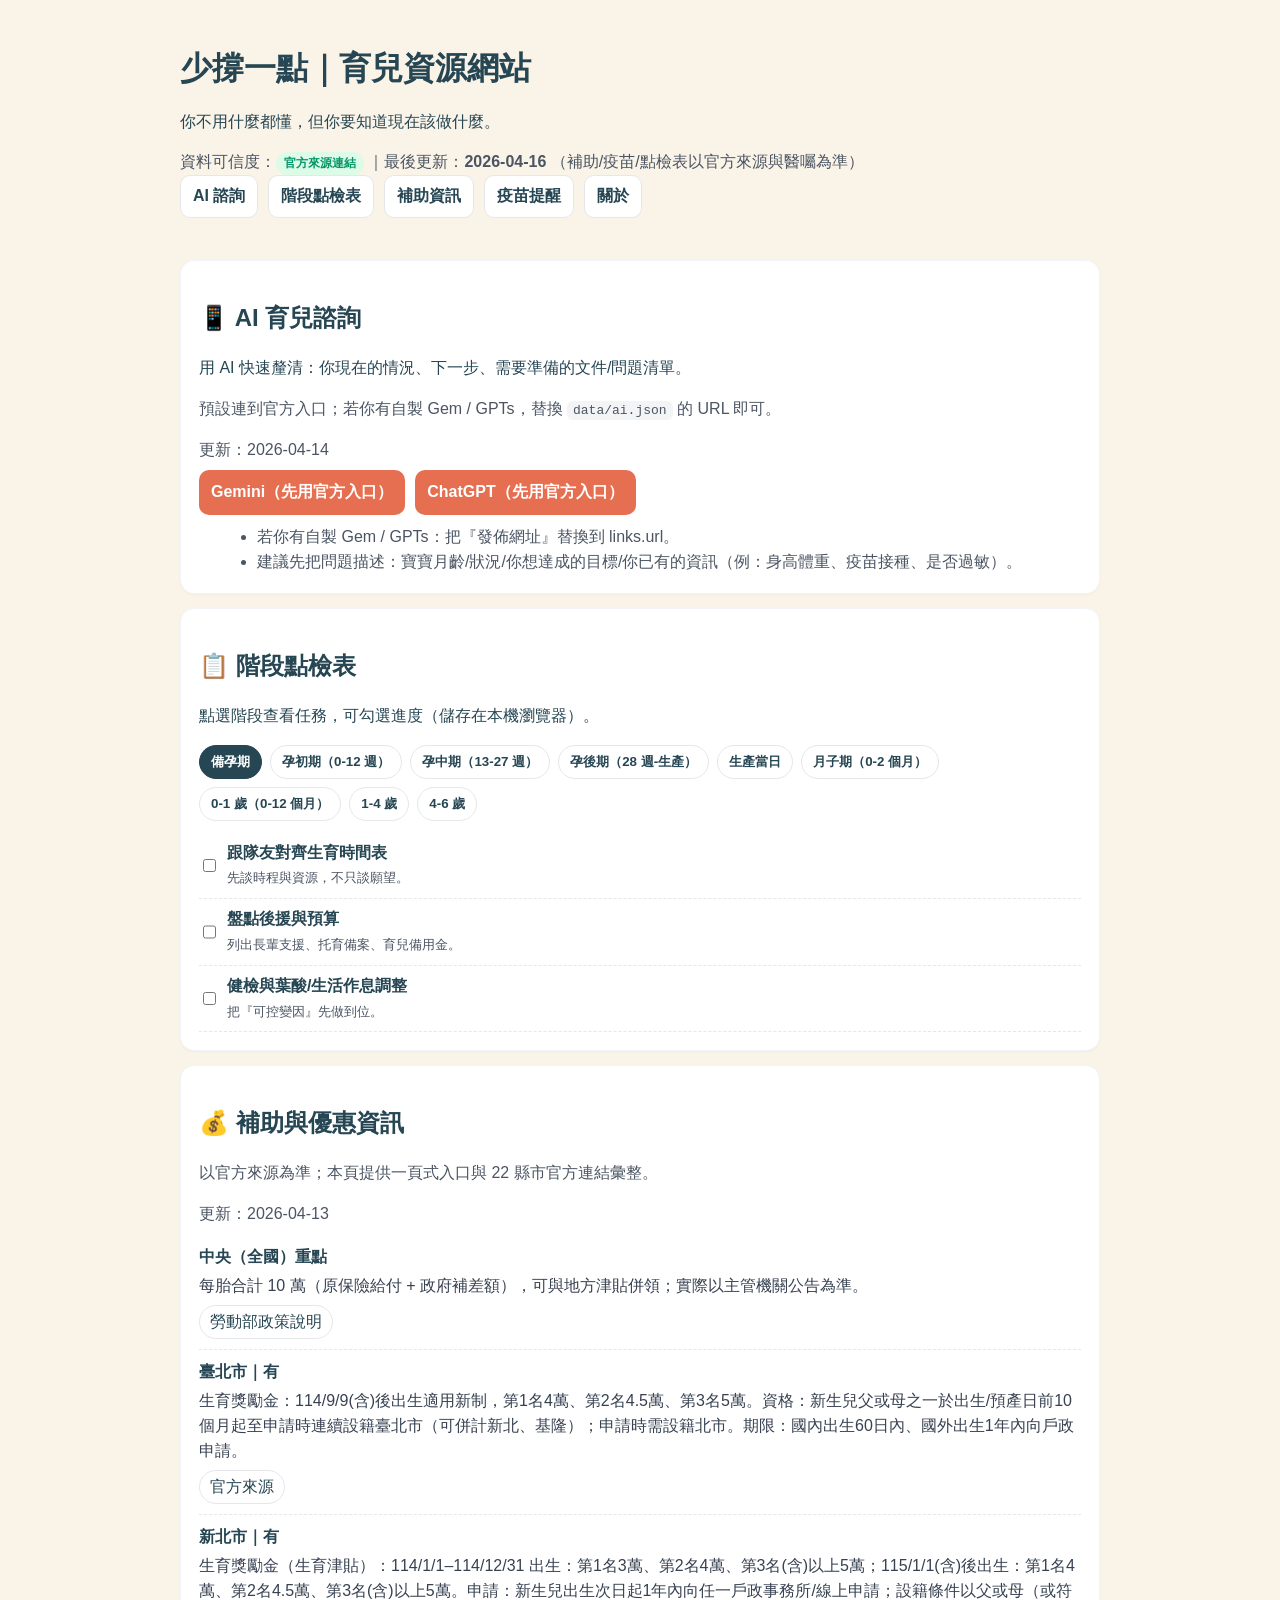
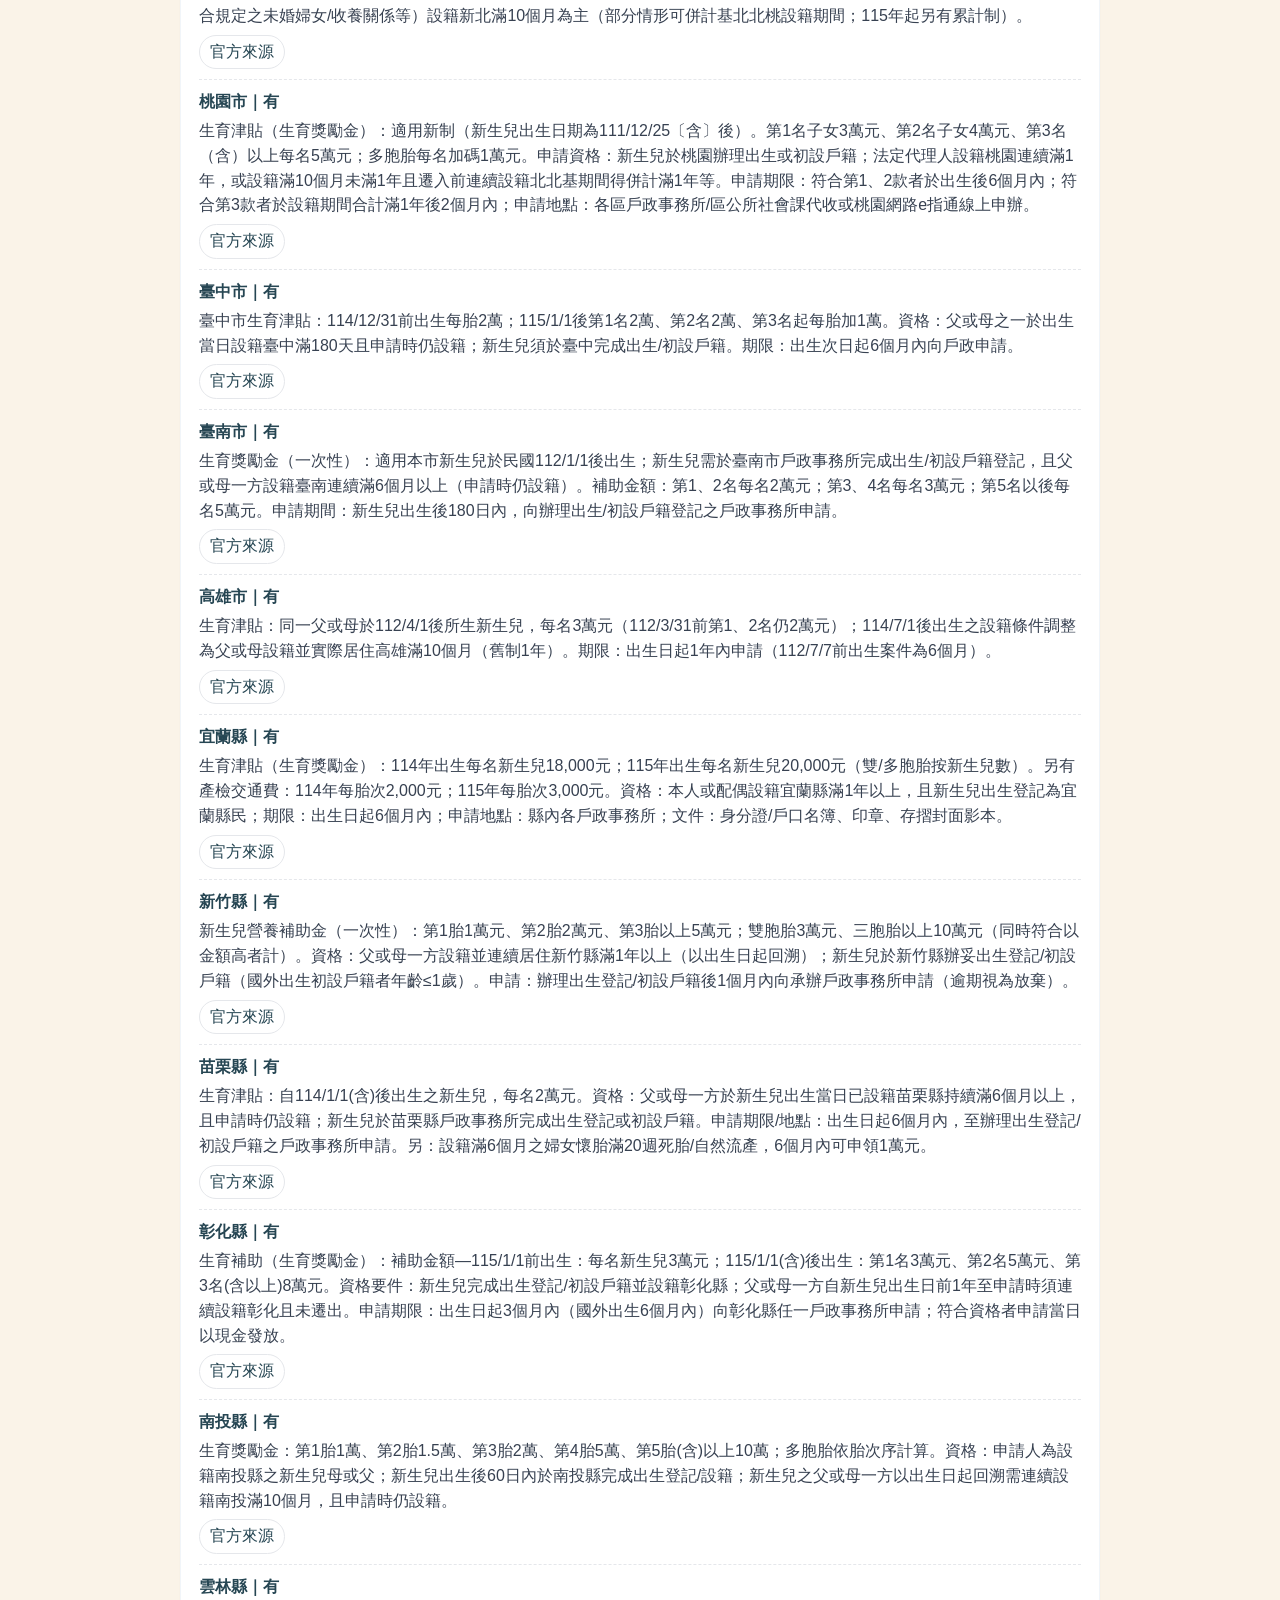
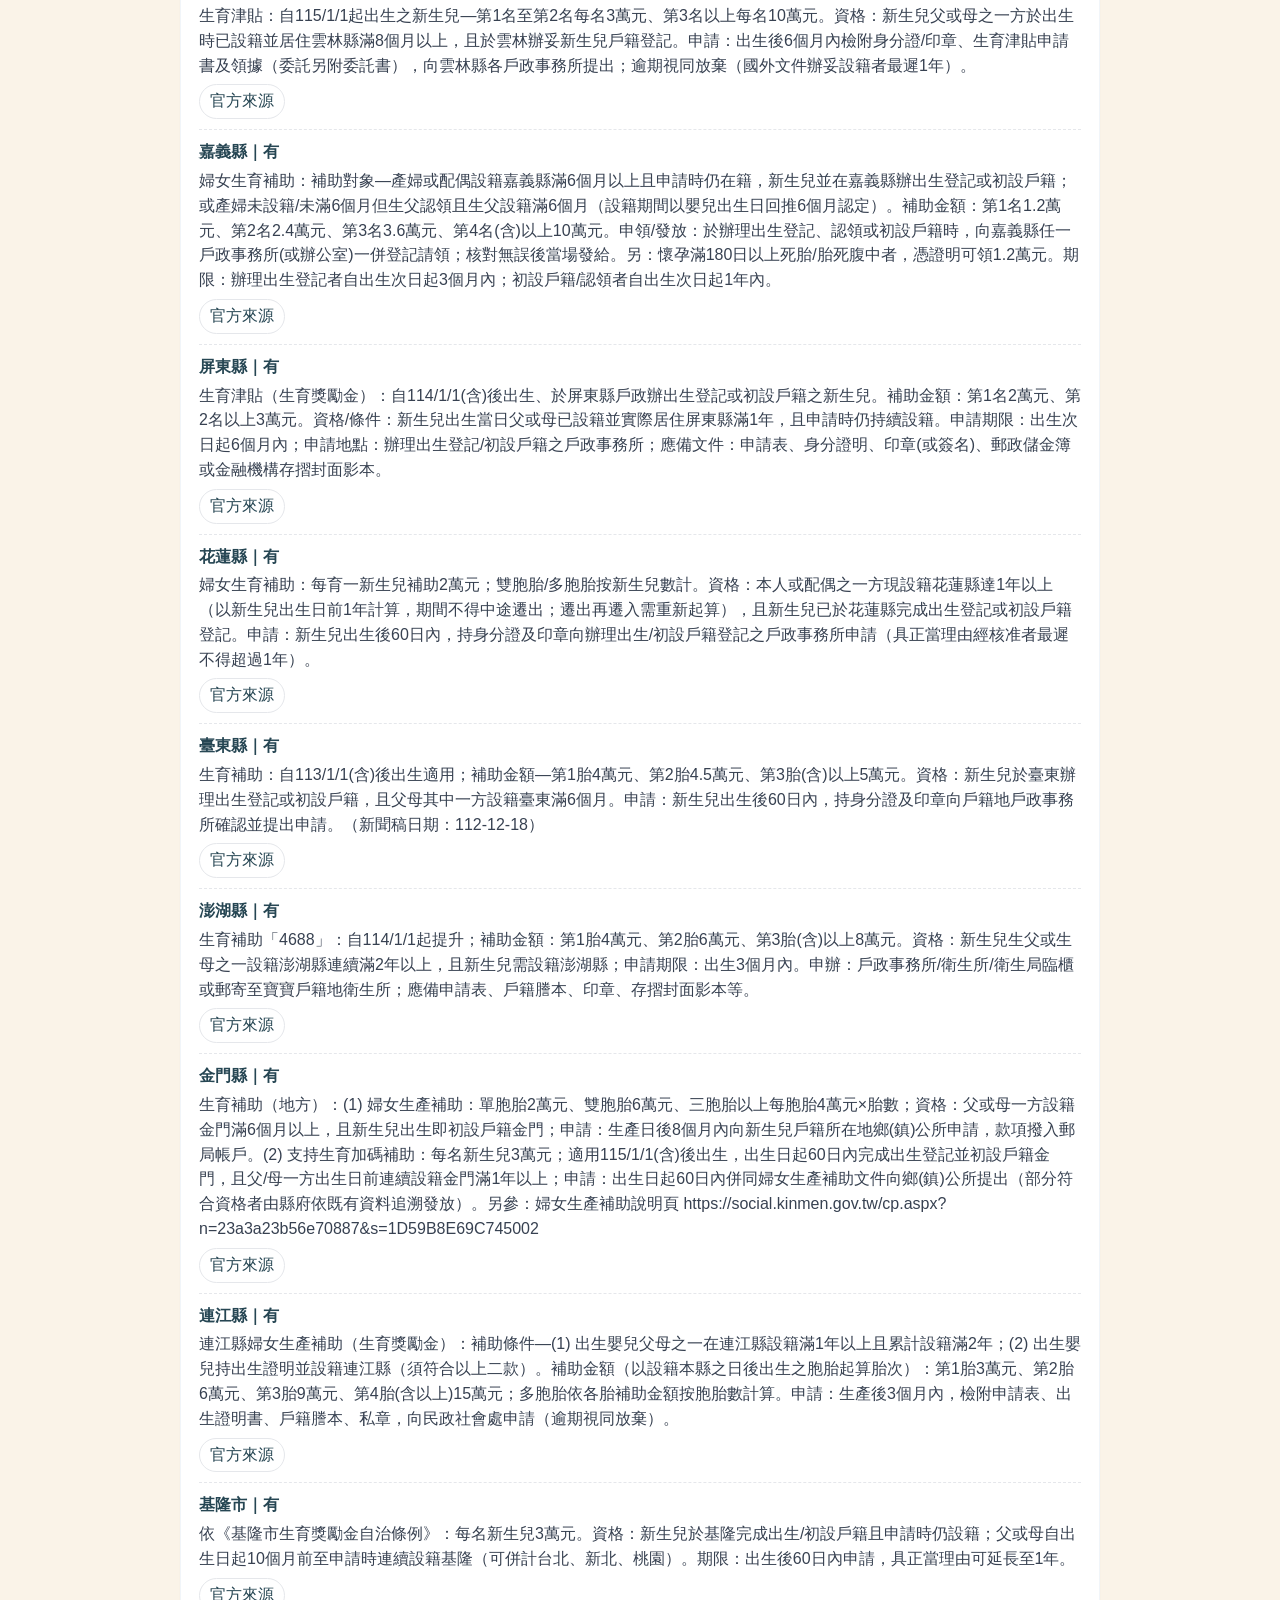
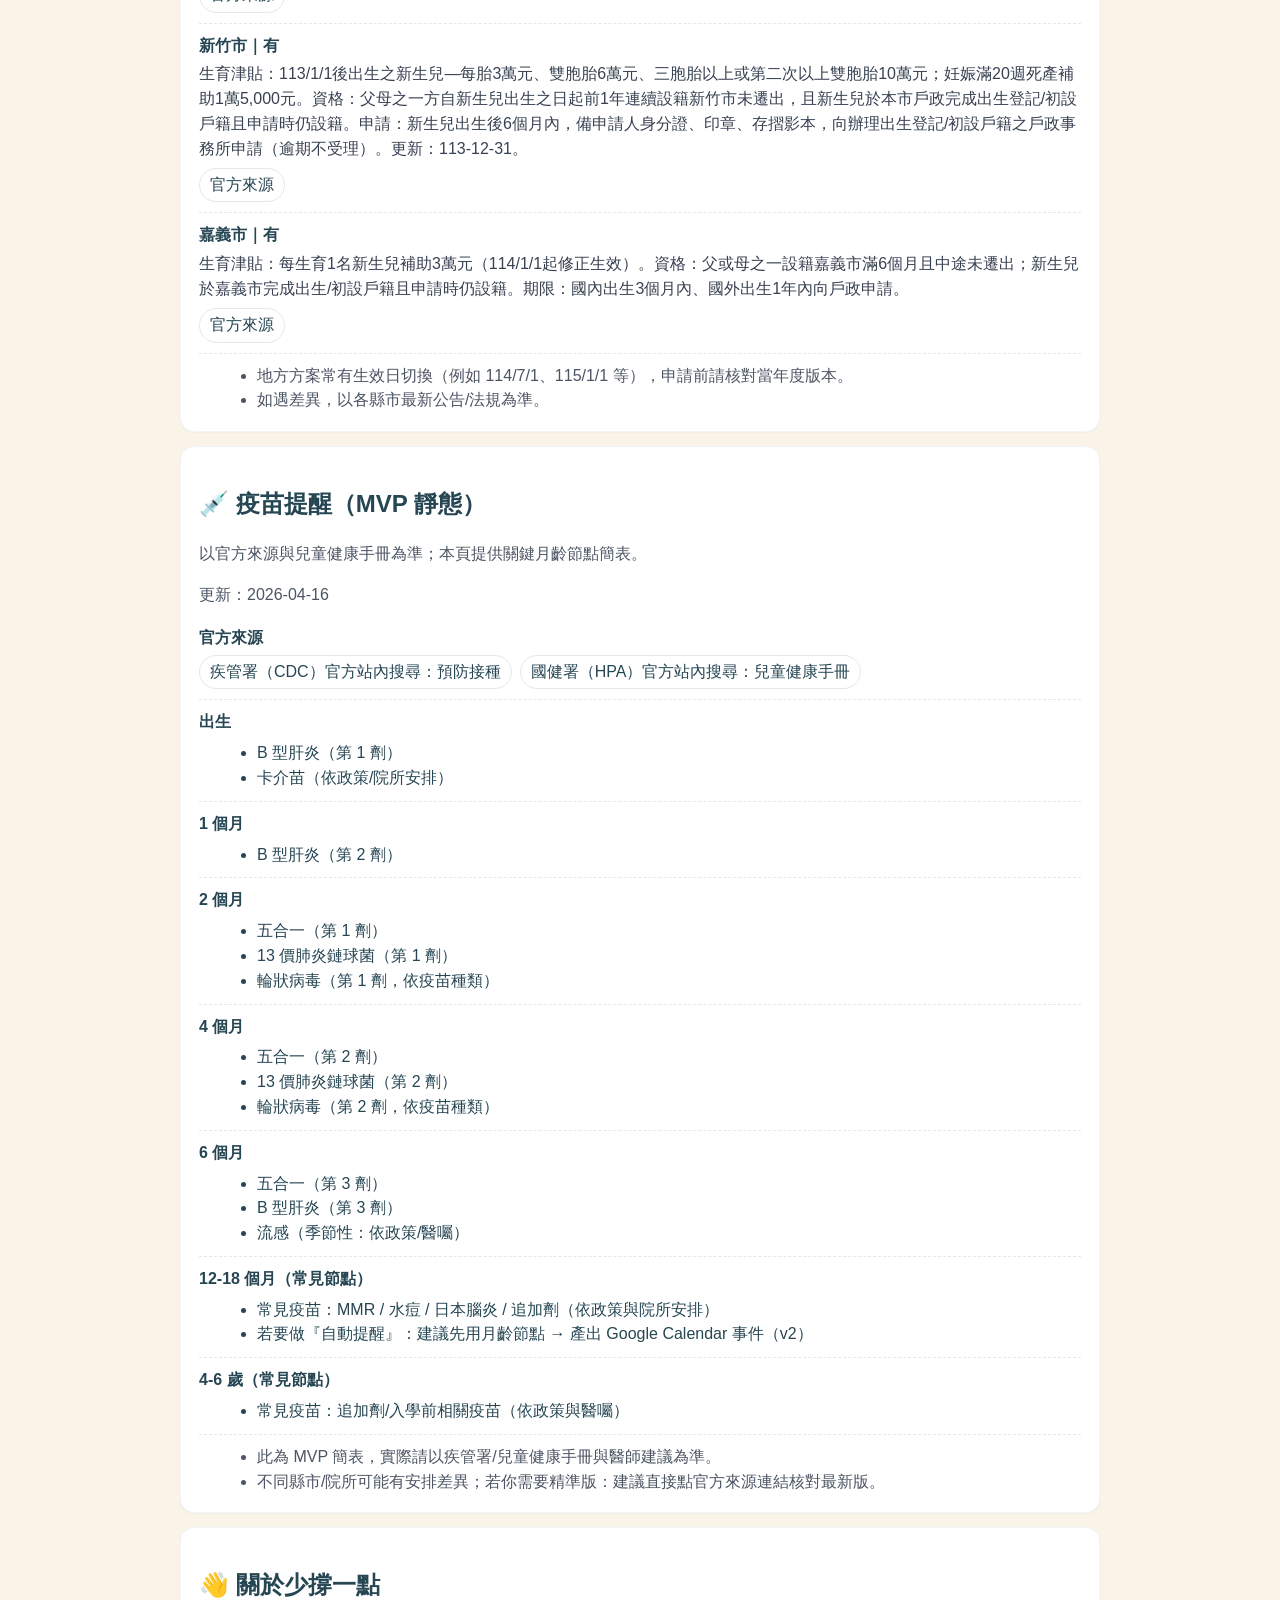
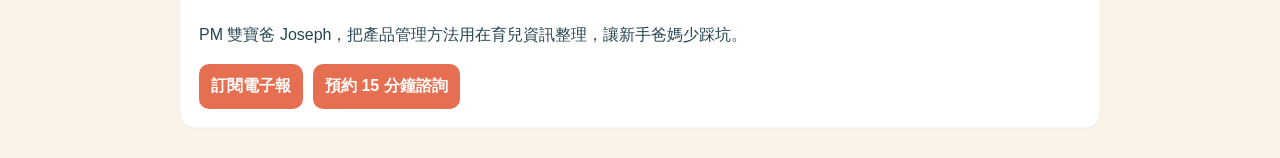
==== index.html @ 3c026f55 "init site-2 baseline" ====
<!doctype html>
<html lang="zh-Hant">
<head>
  <meta charset="utf-8" />
  <meta name="viewport" content="width=device-width, initial-scale=1" />
  <title>少撐一點｜育兒資源網站</title>
  <meta name="description" content="新手爸媽一站式育兒資源：AI 諮詢入口、階段點檢表、補助與疫苗資訊。" />
  <link rel="stylesheet" href="styles/main.css" />
</head>
<body>
  <a class="skip-link" href="#main-content">跳到主要內容</a>

  <header class="hero">
    <h1>少撐一點｜育兒資源網站</h1>
    <p>你不用什麼都懂，但你要知道現在該做什麼。</p>

    <p class="muted" style="margin:6px 0 0">
      資料可信度：<span class="badge done">官方來源連結</span>
      ｜最後更新：<strong><span id="last-updated">—</span></strong>
      <span class="muted">（補助/疫苗/點檢表以官方來源與醫囑為準）</span>
    </p>

    <nav>
      <a href="#ai">AI 諮詢</a>
      <a href="#checklist">階段點檢表</a>
      <a href="#subsidy">補助資訊</a>
      <a href="#vaccine">疫苗提醒</a>
      <a href="#about">關於</a>
    </nav>
  </header>

  <main id="main-content">
    <section id="ai" class="card">
      <h2>📱 AI 育兒諮詢</h2>
      <p>用 AI 快速釐清：你現在的情況、下一步、需要準備的文件/問題清單。</p>
      <p class="muted">預設連到官方入口；若你有自製 Gem / GPTs，替換 <code>data/ai.json</code> 的 URL 即可。</p>
      <div id="ai-links"></div>
    </section>

    <section id="checklist" class="card">
      <h2>📋 階段點檢表</h2>
      <p>點選階段查看任務，可勾選進度（儲存在本機瀏覽器）。</p>
      <div id="stage-tabs"></div>
      <div id="stage-content"></div>
    </section>

    <section id="subsidy" class="card">
      <h2>💰 補助與優惠資訊</h2>
      <p class="muted">以官方來源為準；本頁提供一頁式入口與 22 縣市官方連結彙整。</p>
      <div id="subsidy-content"></div>
    </section>

    <section id="vaccine" class="card">
      <h2>💉 疫苗提醒（MVP 靜態）</h2>
      <p class="muted">以官方來源與兒童健康手冊為準；本頁提供關鍵月齡節點簡表。</p>
      <div id="vaccine-content"></div>
    </section>

    <section id="about" class="card">
      <h2>👋 關於少撐一點</h2>
      <p>PM 雙寶爸 Joseph，把產品管理方法用在育兒資訊整理，讓新手爸媽少踩坑。</p>
      <div class="btns">
        <a class="btn" href="https://josephnext.substack.com" target="_blank" rel="noopener">訂閱電子報</a>
        <a class="btn" href="https://portaly.cc/joseph-next" target="_blank" rel="noopener">預約 15 分鐘諮詢</a>
      </div>
    </section>
  </main>

  <script src="scripts/checklist.js"></script>
  <script src="scripts/ai.js"></script>
  <script src="scripts/data.js"></script>
  <script src="scripts/meta.js"></script>
</body>
</html>
---- styles/main.css ----
:root{
  --bg:#FAF3E8;
  --surface:#FFFFFF;
  --text:#264653;
  --text-muted:#4B5563;
  --border:#E5E7EB;

  --cta-primary:#E76F51;
  --cta-primary-hover:#D65E41;
  --cta-secondary:#FFFFFF;

  --state-urgent:#DC2626;
  --state-soon:#D97706;
  --state-done:#059669;

  --focus:#2563EB;
}

body{font-family:-apple-system,BlinkMacSystemFont,"Noto Sans TC",sans-serif;max-width:920px;margin:0 auto;padding:16px;background:var(--bg);color:var(--text);line-height:1.55}
.hero{padding:28px 0}
.hero h1{margin:0 0 8px}
.hero nav{display:flex;gap:10px;flex-wrap:wrap}
.hero a{background:var(--surface);padding:8px 12px;border-radius:10px;text-decoration:none;color:var(--text);border:1px solid var(--border);font-weight:600}
.hero a:hover{border-color:#CBD5E1}

.card{background:var(--surface);border:1px solid #F1F5F9;border-radius:14px;padding:18px;margin:14px 0;box-shadow:0 1px 2px rgba(0,0,0,.03)}
.btns{display:flex;gap:10px;flex-wrap:wrap}
.btn{display:inline-block;background:var(--cta-primary);color:#fff;padding:10px 12px;border-radius:10px;text-decoration:none;font-weight:700}
.btn:hover{background:var(--cta-primary-hover)}

#stage-tabs{display:flex;gap:8px;flex-wrap:wrap;margin:8px 0 12px}
.stage-btn{border:1px solid var(--border);background:var(--surface);padding:7px 11px;border-radius:999px;cursor:pointer;color:var(--text);font-weight:600}
.stage-btn.active{background:var(--text);color:#fff;border-color:var(--text)}

.item{display:flex;gap:8px;padding:8px 0;border-bottom:1px dashed #E5E7EB}
small{color:var(--text-muted)}

.muted{color:var(--text-muted)}
.mini-block{padding:10px 0;border-bottom:1px dashed #E5E7EB}
.mini-title{font-weight:700;margin:0 0 4px}
.mini-summary{color:#374151;margin:0 0 6px}
.mini-links{display:flex;gap:8px;flex-wrap:wrap}
.pill{display:inline-block;border:1px solid var(--border);border-radius:999px;padding:4px 10px;text-decoration:none;color:var(--text);background:#fff}
.mini-list{margin:6px 0 0 18px}
.mini-notes{margin:10px 0 0 18px;color:var(--text-muted)}
.btn-disabled{background:#9CA3AF;pointer-events:none}
code{background:#F3F4F6;padding:2px 6px;border-radius:6px}

.badge{display:inline-block;padding:2px 8px;border-radius:999px;font-size:12px;font-weight:700}
.badge.urgent{background:#FEE2E2;color:var(--state-urgent)}
.badge.soon{background:#FEF3C7;color:var(--state-soon)}
.badge.done{background:#DCFCE7;color:var(--state-done)}

/* A11y: visible focus indicator (WCAG 2.4.7) */
a:focus-visible,
button:focus-visible,
.stage-btn:focus-visible{
  outline: 3px solid var(--focus);
  outline-offset: 2px;
}

/* A11y: focus should also work on custom-looking links/buttons */
.hero a:focus-visible,
.btn:focus-visible,
.pill:focus-visible{
  box-shadow: 0 0 0 3px rgba(37,99,235,.25);
}

/* A11y: skip link */
.skip-link{
  position:absolute;
  left:-999px;
  top:8px;
  background:#fff;
  color:#111827;
  padding:8px 12px;
  border:2px solid var(--focus);
  border-radius:10px;
  z-index:9999;
}
.skip-link:focus{left:8px;}
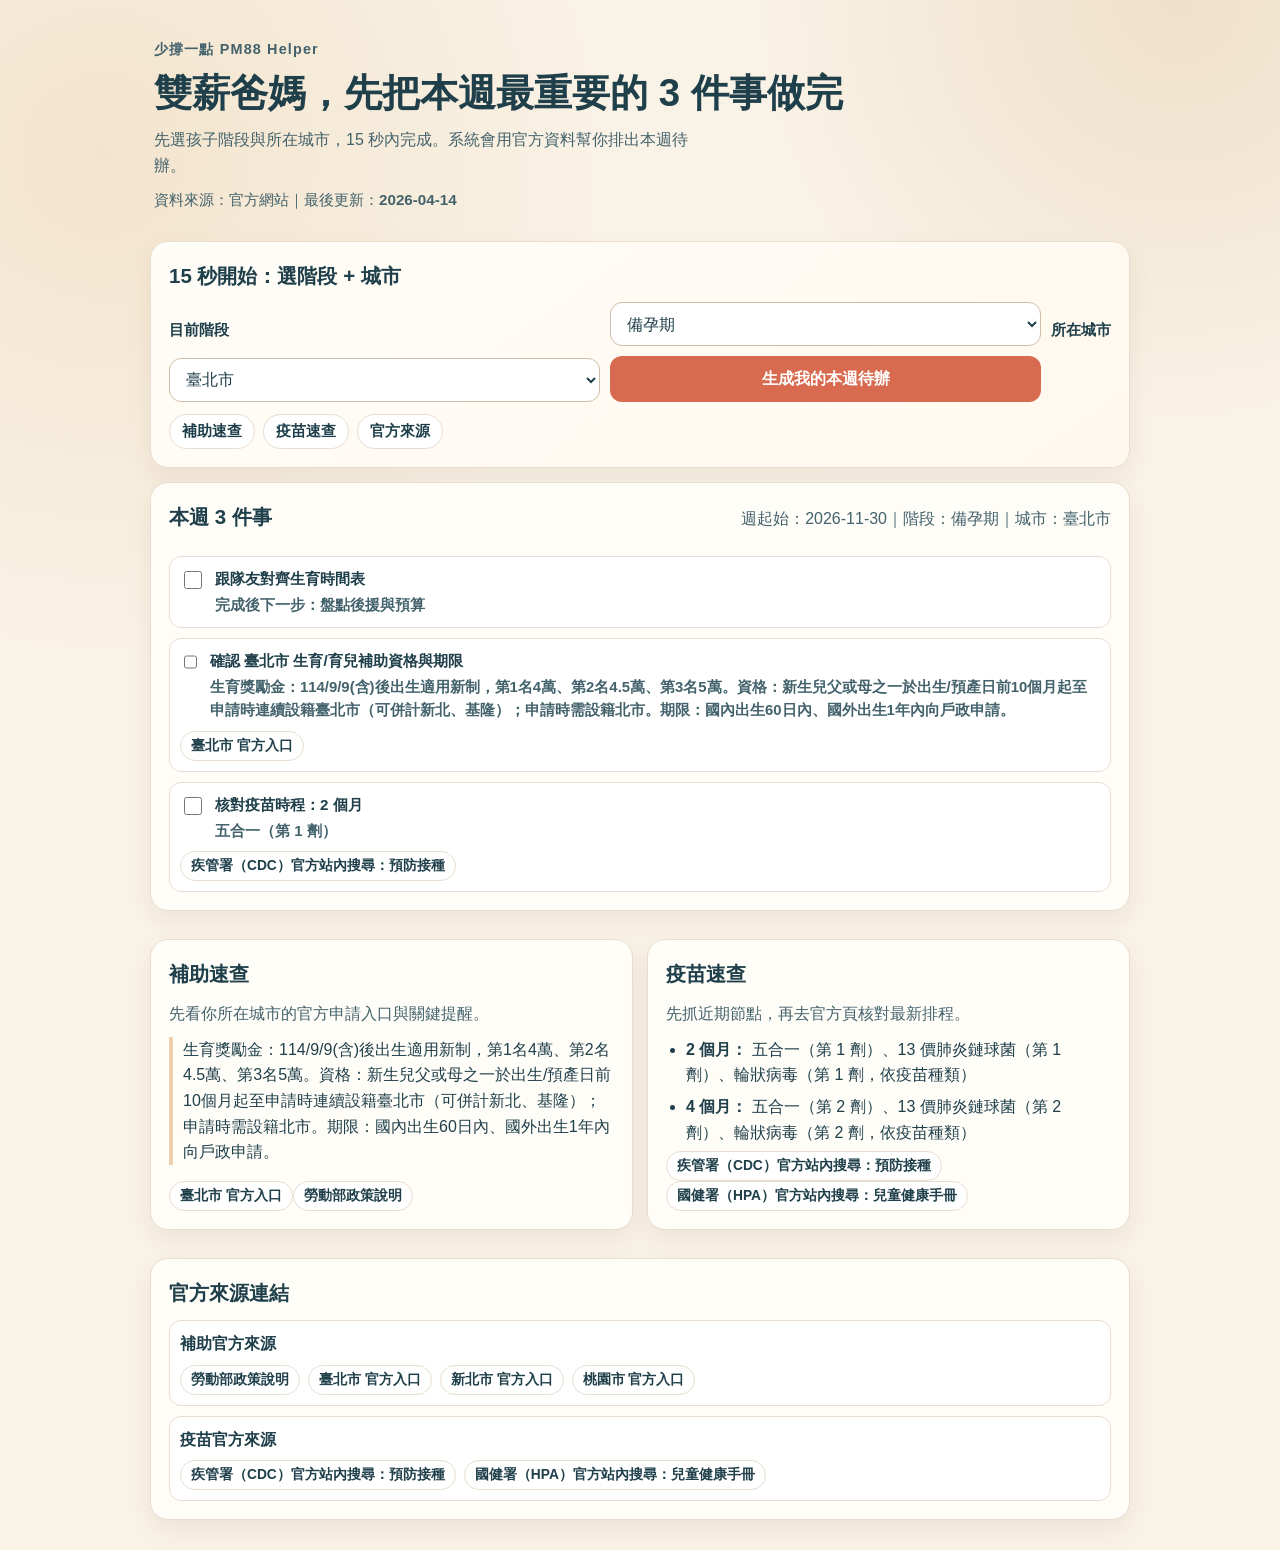
==== commit 2f154726: "chore: remove Icon artifacts" ====
--- a/index.html
+++ b/index.html
@@ -3,72 +3,68 @@
 <head>
   <meta charset="utf-8" />
   <meta name="viewport" content="width=device-width, initial-scale=1" />
-  <title>少撐一點｜育兒資源網站</title>
-  <meta name="description" content="新手爸媽一站式育兒資源：AI 諮詢入口、階段點檢表、補助與疫苗資訊。" />
+  <title>少撐一點｜雙薪爸媽本週待辦</title>
+  <meta name="description" content="給忙碌雙薪爸媽：15 秒選階段與城市，立即生成本週 3 件事，快速查看補助與疫苗官方資訊。" />
   <link rel="stylesheet" href="styles/main.css" />
 </head>
 <body>
   <a class="skip-link" href="#main-content">跳到主要內容</a>
 
   <header class="hero">
-    <h1>少撐一點｜育兒資源網站</h1>
-    <p>你不用什麼都懂，但你要知道現在該做什麼。</p>
-
-    <p class="muted" style="margin:6px 0 0">
-      資料可信度：<span class="badge done">官方來源連結</span>
-      ｜最後更新：<strong><span id="last-updated">—</span></strong>
-      <span class="muted">（補助/疫苗/點檢表以官方來源與醫囑為準）</span>
-    </p>
-
-    <nav>
-      <a href="#ai">AI 諮詢</a>
-      <a href="#checklist">階段點檢表</a>
-      <a href="#subsidy">補助資訊</a>
-      <a href="#vaccine">疫苗提醒</a>
-      <a href="#about">關於</a>
-    </nav>
+    <p class="eyebrow">少撐一點 PM88 Helper</p>
+    <h1>雙薪爸媽，先把本週最重要的 3 件事做完</h1>
+    <p class="lead">先選孩子階段與所在城市，15 秒內完成。系統會用官方資料幫你排出本週待辦。</p>
+    <p class="trust-line">資料來源：官方網站｜最後更新：<strong id="last-updated">—</strong></p>
   </header>
 
   <main id="main-content">
-    <section id="ai" class="card">
-      <h2>📱 AI 育兒諮詢</h2>
-      <p>用 AI 快速釐清：你現在的情況、下一步、需要準備的文件/問題清單。</p>
-      <p class="muted">預設連到官方入口；若你有自製 Gem / GPTs，替換 <code>data/ai.json</code> 的 URL 即可。</p>
-      <div id="ai-links"></div>
+    <section class="card planner" aria-labelledby="planner-title">
+      <h2 id="planner-title">15 秒開始：選階段 + 城市</h2>
+      <form id="planner-form" class="planner-form" novalidate>
+        <label for="stage-select">目前階段</label>
+        <select id="stage-select" required></select>
+
+        <label for="city-select">所在城市</label>
+        <select id="city-select" required></select>
+
+        <button id="generate-btn" type="submit" class="btn-primary">生成我的本週待辦</button>
+      </form>
+
+      <div class="shortcut-row" aria-label="快速入口">
+        <a class="chip-link" href="#subsidy-quick">補助速查</a>
+        <a class="chip-link" href="#vaccine-quick">疫苗速查</a>
+        <a class="chip-link" href="#trusted-links">官方來源</a>
+      </div>
     </section>
 
-    <section id="checklist" class="card">
-      <h2>📋 階段點檢表</h2>
-      <p>點選階段查看任務，可勾選進度（儲存在本機瀏覽器）。</p>
-      <div id="stage-tabs"></div>
-      <div id="stage-content"></div>
+    <section class="card todo" aria-labelledby="todo-title">
+      <div class="section-head">
+        <h2 id="todo-title">本週 3 件事</h2>
+        <p id="todo-meta" class="muted">請先選擇階段與城市。</p>
+      </div>
+      <div id="todo-list" class="todo-list" role="status" aria-live="polite"></div>
     </section>
 
-    <section id="subsidy" class="card">
-      <h2>💰 補助與優惠資訊</h2>
-      <p class="muted">以官方來源為準；本頁提供一頁式入口與 22 縣市官方連結彙整。</p>
-      <div id="subsidy-content"></div>
+    <section class="grid-2" aria-label="補助與疫苗速查">
+      <article id="subsidy-quick" class="card quick-card" aria-labelledby="subsidy-title">
+        <h2 id="subsidy-title">補助速查</h2>
+        <p class="muted">先看你所在城市的官方申請入口與關鍵提醒。</p>
+        <div id="subsidy-quick-content"></div>
+      </article>
+
+      <article id="vaccine-quick" class="card quick-card" aria-labelledby="vaccine-title">
+        <h2 id="vaccine-title">疫苗速查</h2>
+        <p class="muted">先抓近期節點，再去官方頁核對最新排程。</p>
+        <div id="vaccine-quick-content"></div>
+      </article>
     </section>
 
-    <section id="vaccine" class="card">
-      <h2>💉 疫苗提醒（MVP 靜態）</h2>
-      <p class="muted">以官方來源與兒童健康手冊為準；本頁提供關鍵月齡節點簡表。</p>
-      <div id="vaccine-content"></div>
-    </section>
-
-    <section id="about" class="card">
-      <h2>👋 關於少撐一點</h2>
-      <p>PM 雙寶爸 Joseph，把產品管理方法用在育兒資訊整理，讓新手爸媽少踩坑。</p>
-      <div class="btns">
-        <a class="btn" href="https://josephnext.substack.com" target="_blank" rel="noopener">訂閱電子報</a>
-        <a class="btn" href="https://portaly.cc/joseph-next" target="_blank" rel="noopener">預約 15 分鐘諮詢</a>
-      </div>
+    <section id="trusted-links" class="card" aria-labelledby="trusted-title">
+      <h2 id="trusted-title">官方來源連結</h2>
+      <div id="trusted-links-content" class="trusted-list"></div>
     </section>
   </main>
 
-  <script src="scripts/checklist.js"></script>
-  <script src="scripts/ai.js"></script>
-  <script src="scripts/data.js"></script>
-  <script src="scripts/meta.js"></script>
+  <script src="scripts/app.js"></script>
 </body>
 </html>
--- a/styles/main.css
+++ b/styles/main.css
@@ -1,81 +1,304 @@
-:root{
-  --bg:#FAF3E8;
-  --surface:#FFFFFF;
-  --text:#264653;
-  --text-muted:#4B5563;
-  --border:#E5E7EB;
-
-  --cta-primary:#E76F51;
-  --cta-primary-hover:#D65E41;
-  --cta-secondary:#FFFFFF;
-
-  --state-urgent:#DC2626;
-  --state-soon:#D97706;
-  --state-done:#059669;
-
-  --focus:#2563EB;
-}
-
-body{font-family:-apple-system,BlinkMacSystemFont,"Noto Sans TC",sans-serif;max-width:920px;margin:0 auto;padding:16px;background:var(--bg);color:var(--text);line-height:1.55}
-.hero{padding:28px 0}
-.hero h1{margin:0 0 8px}
-.hero nav{display:flex;gap:10px;flex-wrap:wrap}
-.hero a{background:var(--surface);padding:8px 12px;border-radius:10px;text-decoration:none;color:var(--text);border:1px solid var(--border);font-weight:600}
-.hero a:hover{border-color:#CBD5E1}
-
-.card{background:var(--surface);border:1px solid #F1F5F9;border-radius:14px;padding:18px;margin:14px 0;box-shadow:0 1px 2px rgba(0,0,0,.03)}
-.btns{display:flex;gap:10px;flex-wrap:wrap}
-.btn{display:inline-block;background:var(--cta-primary);color:#fff;padding:10px 12px;border-radius:10px;text-decoration:none;font-weight:700}
-.btn:hover{background:var(--cta-primary-hover)}
-
-#stage-tabs{display:flex;gap:8px;flex-wrap:wrap;margin:8px 0 12px}
-.stage-btn{border:1px solid var(--border);background:var(--surface);padding:7px 11px;border-radius:999px;cursor:pointer;color:var(--text);font-weight:600}
-.stage-btn.active{background:var(--text);color:#fff;border-color:var(--text)}
-
-.item{display:flex;gap:8px;padding:8px 0;border-bottom:1px dashed #E5E7EB}
-small{color:var(--text-muted)}
-
-.muted{color:var(--text-muted)}
-.mini-block{padding:10px 0;border-bottom:1px dashed #E5E7EB}
-.mini-title{font-weight:700;margin:0 0 4px}
-.mini-summary{color:#374151;margin:0 0 6px}
-.mini-links{display:flex;gap:8px;flex-wrap:wrap}
-.pill{display:inline-block;border:1px solid var(--border);border-radius:999px;padding:4px 10px;text-decoration:none;color:var(--text);background:#fff}
-.mini-list{margin:6px 0 0 18px}
-.mini-notes{margin:10px 0 0 18px;color:var(--text-muted)}
-.btn-disabled{background:#9CA3AF;pointer-events:none}
-code{background:#F3F4F6;padding:2px 6px;border-radius:6px}
-
-.badge{display:inline-block;padding:2px 8px;border-radius:999px;font-size:12px;font-weight:700}
-.badge.urgent{background:#FEE2E2;color:var(--state-urgent)}
-.badge.soon{background:#FEF3C7;color:var(--state-soon)}
-.badge.done{background:#DCFCE7;color:var(--state-done)}
-
-/* A11y: visible focus indicator (WCAG 2.4.7) */
+:root {
+  --bg: #f9f2e6;
+  --surface: #fffdf8;
+  --surface-strong: #fff8ee;
+  --ink: #1f3f4a;
+  --ink-soft: #43626c;
+  --line: #e8ddd0;
+
+  --primary: #d86a4f;
+  --primary-hover: #c55b41;
+  --ok: #0f766e;
+  --focus: #1d4ed8;
+
+  --radius-lg: 18px;
+  --radius-md: 12px;
+  --shadow: 0 10px 24px rgba(98, 72, 47, 0.08);
+}
+
+* {
+  box-sizing: border-box;
+}
+
+html,
+body {
+  margin: 0;
+  padding: 0;
+}
+
+body {
+  font-family: "Noto Sans TC", "PingFang TC", "Microsoft JhengHei", sans-serif;
+  line-height: 1.6;
+  color: var(--ink);
+  background:
+    radial-gradient(circle at 8% 10%, #f3e4cd 0, transparent 28%),
+    radial-gradient(circle at 92% 0, #efe0c9 0, transparent 22%),
+    var(--bg);
+  padding: 16px;
+}
+
+main,
+.hero {
+  max-width: 980px;
+  margin: 0 auto;
+}
+
+.hero {
+  padding: 22px 4px 14px;
+}
+
+.eyebrow {
+  margin: 0;
+  color: var(--ink-soft);
+  font-size: 0.9rem;
+  font-weight: 700;
+  letter-spacing: 0.08em;
+}
+
+h1 {
+  margin: 8px 0 10px;
+  line-height: 1.25;
+  font-size: clamp(1.7rem, 4vw, 2.4rem);
+}
+
+.lead {
+  margin: 0;
+  max-width: 62ch;
+  color: var(--ink-soft);
+}
+
+.trust-line {
+  margin: 10px 0 0;
+  color: var(--ink-soft);
+  font-size: 0.95rem;
+}
+
+.card {
+  background: var(--surface);
+  border: 1px solid var(--line);
+  border-radius: var(--radius-lg);
+  box-shadow: var(--shadow);
+  padding: 18px;
+  margin: 14px auto;
+}
+
+.planner {
+  background: linear-gradient(145deg, var(--surface), var(--surface-strong));
+}
+
+h2 {
+  margin-top: 0;
+  margin-bottom: 10px;
+  font-size: 1.28rem;
+}
+
+.planner-form {
+  display: grid;
+  grid-template-columns: 1fr 1fr auto;
+  gap: 10px;
+  align-items: end;
+}
+
+label {
+  display: block;
+  font-weight: 700;
+  font-size: 0.95rem;
+  margin-bottom: 4px;
+}
+
+select,
+button,
+a {
+  font: inherit;
+}
+
+select {
+  width: 100%;
+  padding: 10px 12px;
+  border-radius: var(--radius-md);
+  border: 1px solid #cfbea9;
+  background: #fff;
+  color: var(--ink);
+  min-height: 44px;
+}
+
+.btn-primary {
+  border: 0;
+  border-radius: var(--radius-md);
+  min-height: 44px;
+  padding: 10px 16px;
+  background: var(--primary);
+  color: #fff;
+  font-weight: 800;
+  cursor: pointer;
+  white-space: nowrap;
+}
+
+.btn-primary:hover {
+  background: var(--primary-hover);
+}
+
+.shortcut-row {
+  margin-top: 12px;
+  display: flex;
+  gap: 8px;
+  flex-wrap: wrap;
+}
+
+.chip-link {
+  text-decoration: none;
+  border: 1px solid var(--line);
+  background: #fff;
+  color: var(--ink);
+  border-radius: 999px;
+  padding: 5px 12px;
+  font-size: 0.92rem;
+  font-weight: 700;
+}
+
+.chip-link:hover {
+  border-color: #cdb69d;
+}
+
+.muted {
+  margin: 0;
+  color: var(--ink-soft);
+}
+
+.section-head {
+  display: flex;
+  justify-content: space-between;
+  gap: 10px;
+  align-items: baseline;
+  flex-wrap: wrap;
+}
+
+.todo-list {
+  margin-top: 12px;
+  display: grid;
+  gap: 10px;
+}
+
+.todo-item {
+  border: 1px solid var(--line);
+  border-radius: var(--radius-md);
+  padding: 10px;
+  background: #fff;
+}
+
+.todo-item label {
+  display: flex;
+  gap: 10px;
+  align-items: flex-start;
+  margin: 0;
+  cursor: pointer;
+}
+
+.todo-item input[type="checkbox"] {
+  margin-top: 4px;
+  width: 18px;
+  height: 18px;
+}
+
+.todo-item p {
+  margin: 2px 0 0;
+  color: var(--ink-soft);
+  font-size: 0.93rem;
+}
+
+.todo-links {
+  margin-top: 8px;
+  display: flex;
+  gap: 8px;
+  flex-wrap: wrap;
+}
+
+.pill {
+  display: inline-block;
+  text-decoration: none;
+  border: 1px solid var(--line);
+  border-radius: 999px;
+  padding: 3px 10px;
+  background: #fff;
+  color: var(--ink);
+  font-size: 0.86rem;
+  font-weight: 700;
+}
+
+.grid-2 {
+  max-width: 980px;
+  margin: 0 auto;
+  display: grid;
+  grid-template-columns: 1fr 1fr;
+  gap: 14px;
+}
+
+.quick-card ul {
+  margin: 10px 0 0 20px;
+  padding: 0;
+}
+
+.quick-card li {
+  margin: 6px 0;
+}
+
+.city-summary {
+  border-left: 4px solid #edcfad;
+  padding-left: 10px;
+  margin-top: 10px;
+}
+
+.trusted-list {
+  display: grid;
+  gap: 10px;
+}
+
+.trusted-list .trust-item {
+  border: 1px solid var(--line);
+  border-radius: var(--radius-md);
+  padding: 10px;
+  background: #fff;
+}
+
+.trusted-list .trust-item h3 {
+  margin: 0 0 6px;
+  font-size: 1rem;
+}
+
+.skip-link {
+  position: absolute;
+  left: -999px;
+  top: 8px;
+  z-index: 1000;
+  background: #fff;
+  color: #111827;
+  border: 2px solid var(--focus);
+  border-radius: 10px;
+  padding: 8px 12px;
+}
+
+.skip-link:focus {
+  left: 8px;
+}
+
 a:focus-visible,
 button:focus-visible,
-.stage-btn:focus-visible{
+select:focus-visible,
+input:focus-visible {
   outline: 3px solid var(--focus);
   outline-offset: 2px;
 }
 
-/* A11y: focus should also work on custom-looking links/buttons */
-.hero a:focus-visible,
-.btn:focus-visible,
-.pill:focus-visible{
-  box-shadow: 0 0 0 3px rgba(37,99,235,.25);
-}
-
-/* A11y: skip link */
-.skip-link{
-  position:absolute;
-  left:-999px;
-  top:8px;
-  background:#fff;
-  color:#111827;
-  padding:8px 12px;
-  border:2px solid var(--focus);
-  border-radius:10px;
-  z-index:9999;
-}
-.skip-link:focus{left:8px;}
+@media (max-width: 860px) {
+  .planner-form {
+    grid-template-columns: 1fr;
+  }
+
+  .grid-2 {
+    grid-template-columns: 1fr;
+  }
+
+  .section-head {
+    align-items: flex-start;
+  }
+}
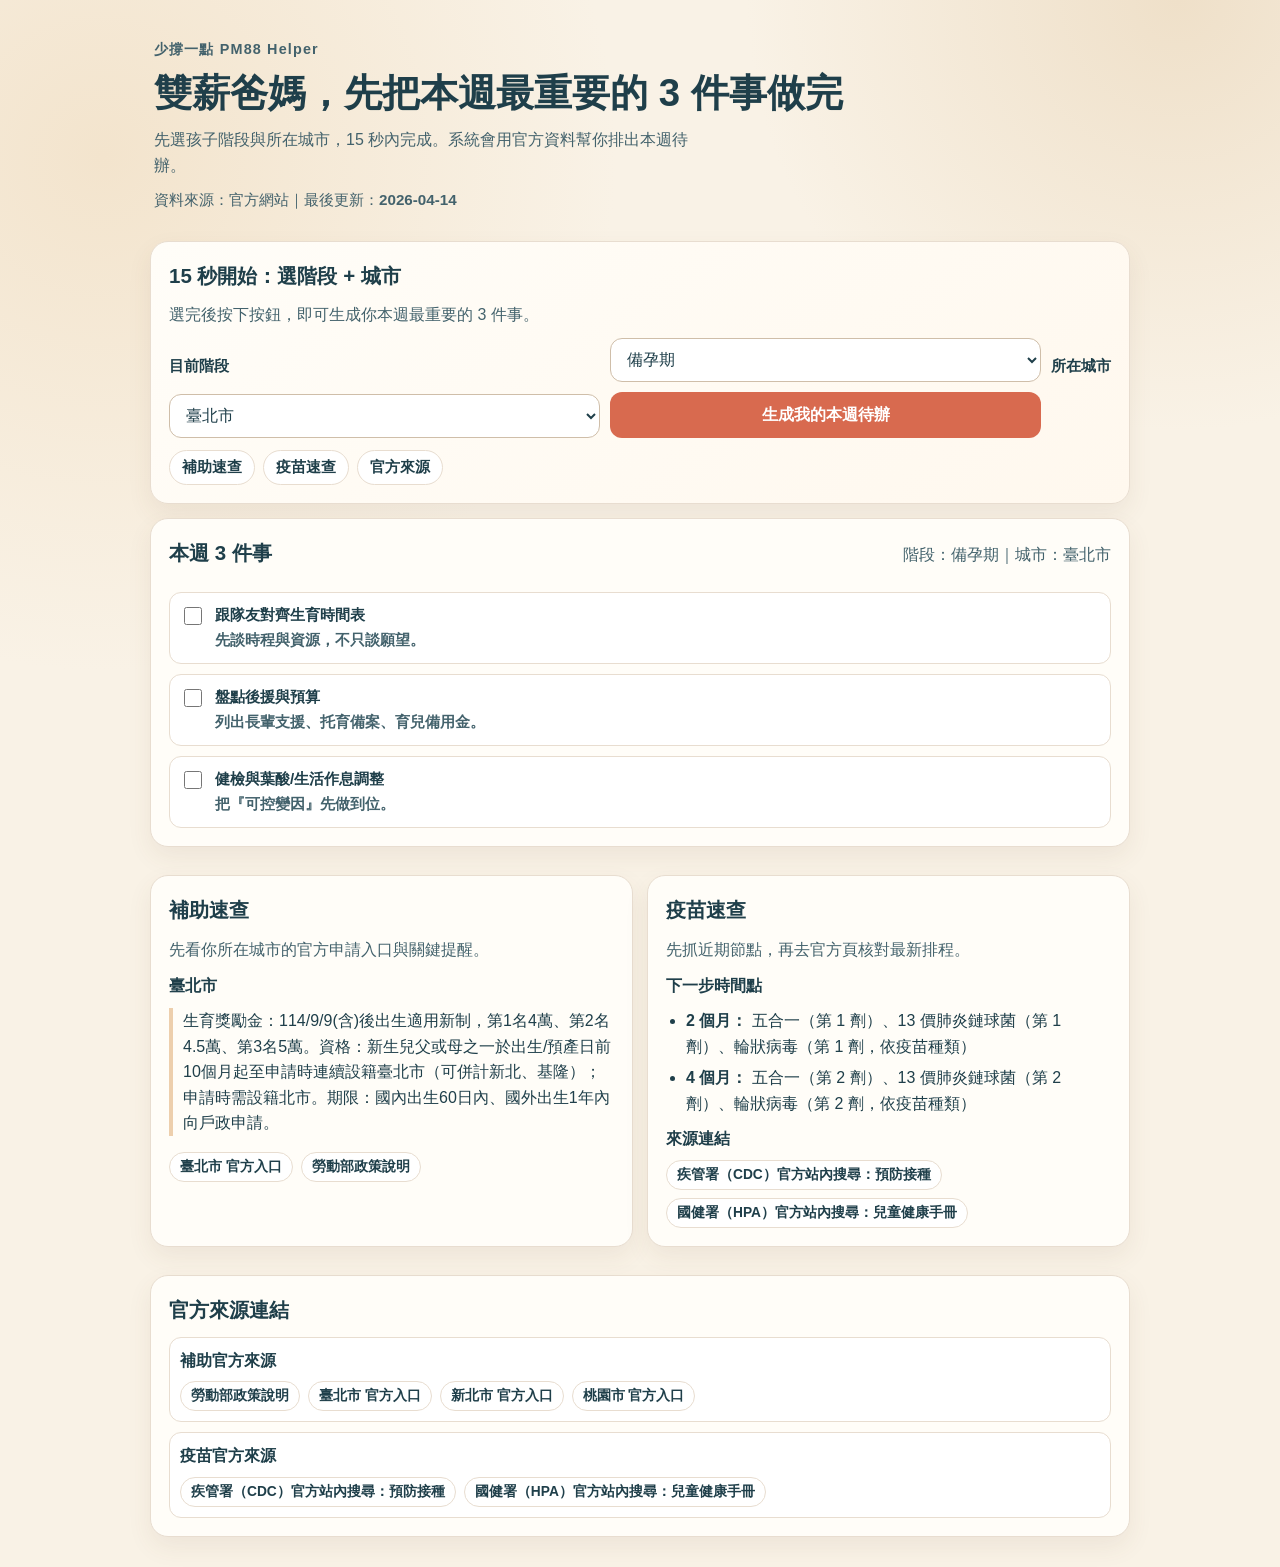
==== commit 606d020f: "hermes: 15s onboarding + weekly top3 + subsidy/vaccine quick cards" ====
--- a/index.html
+++ b/index.html
@@ -17,10 +17,11 @@
     <p class="trust-line">資料來源：官方網站｜最後更新：<strong id="last-updated">—</strong></p>
   </header>
 
-  <main id="main-content">
+  <main id="main-content" tabindex="-1">
     <section class="card planner" aria-labelledby="planner-title">
       <h2 id="planner-title">15 秒開始：選階段 + 城市</h2>
-      <form id="planner-form" class="planner-form" novalidate>
+      <p id="planner-help" class="muted">選完後按下按鈕，即可生成你本週最重要的 3 件事。</p>
+      <form id="planner-form" class="planner-form" aria-describedby="planner-help" novalidate>
         <label for="stage-select">目前階段</label>
         <select id="stage-select" required></select>
 
--- a/styles/main.css
+++ b/styles/main.css
@@ -97,6 +97,10 @@
   grid-template-columns: 1fr 1fr auto;
   gap: 10px;
   align-items: end;
+}
+
+#planner-help {
+  margin: 0 0 10px;
 }
 
 label {
@@ -194,6 +198,11 @@
   cursor: pointer;
 }
 
+.todo-item:focus-within {
+  border-color: #cab18f;
+  box-shadow: 0 0 0 2px rgba(202, 177, 143, 0.25);
+}
+
 .todo-item input[type="checkbox"] {
   margin-top: 4px;
   width: 18px;
@@ -238,6 +247,11 @@
   padding: 0;
 }
 
+.quick-subtitle {
+  margin: 10px 0 6px;
+  font-size: 1rem;
+}
+
 .quick-card li {
   margin: 6px 0;
 }
@@ -279,6 +293,10 @@
 
 .skip-link:focus {
   left: 8px;
+}
+
+#main-content:focus {
+  outline: none;
 }
 
 a:focus-visible,
@@ -289,6 +307,11 @@
   outline-offset: 2px;
 }
 
+.is-placeholder {
+  opacity: 0.7;
+  pointer-events: none;
+}
+
 @media (max-width: 860px) {
   .planner-form {
     grid-template-columns: 1fr;
